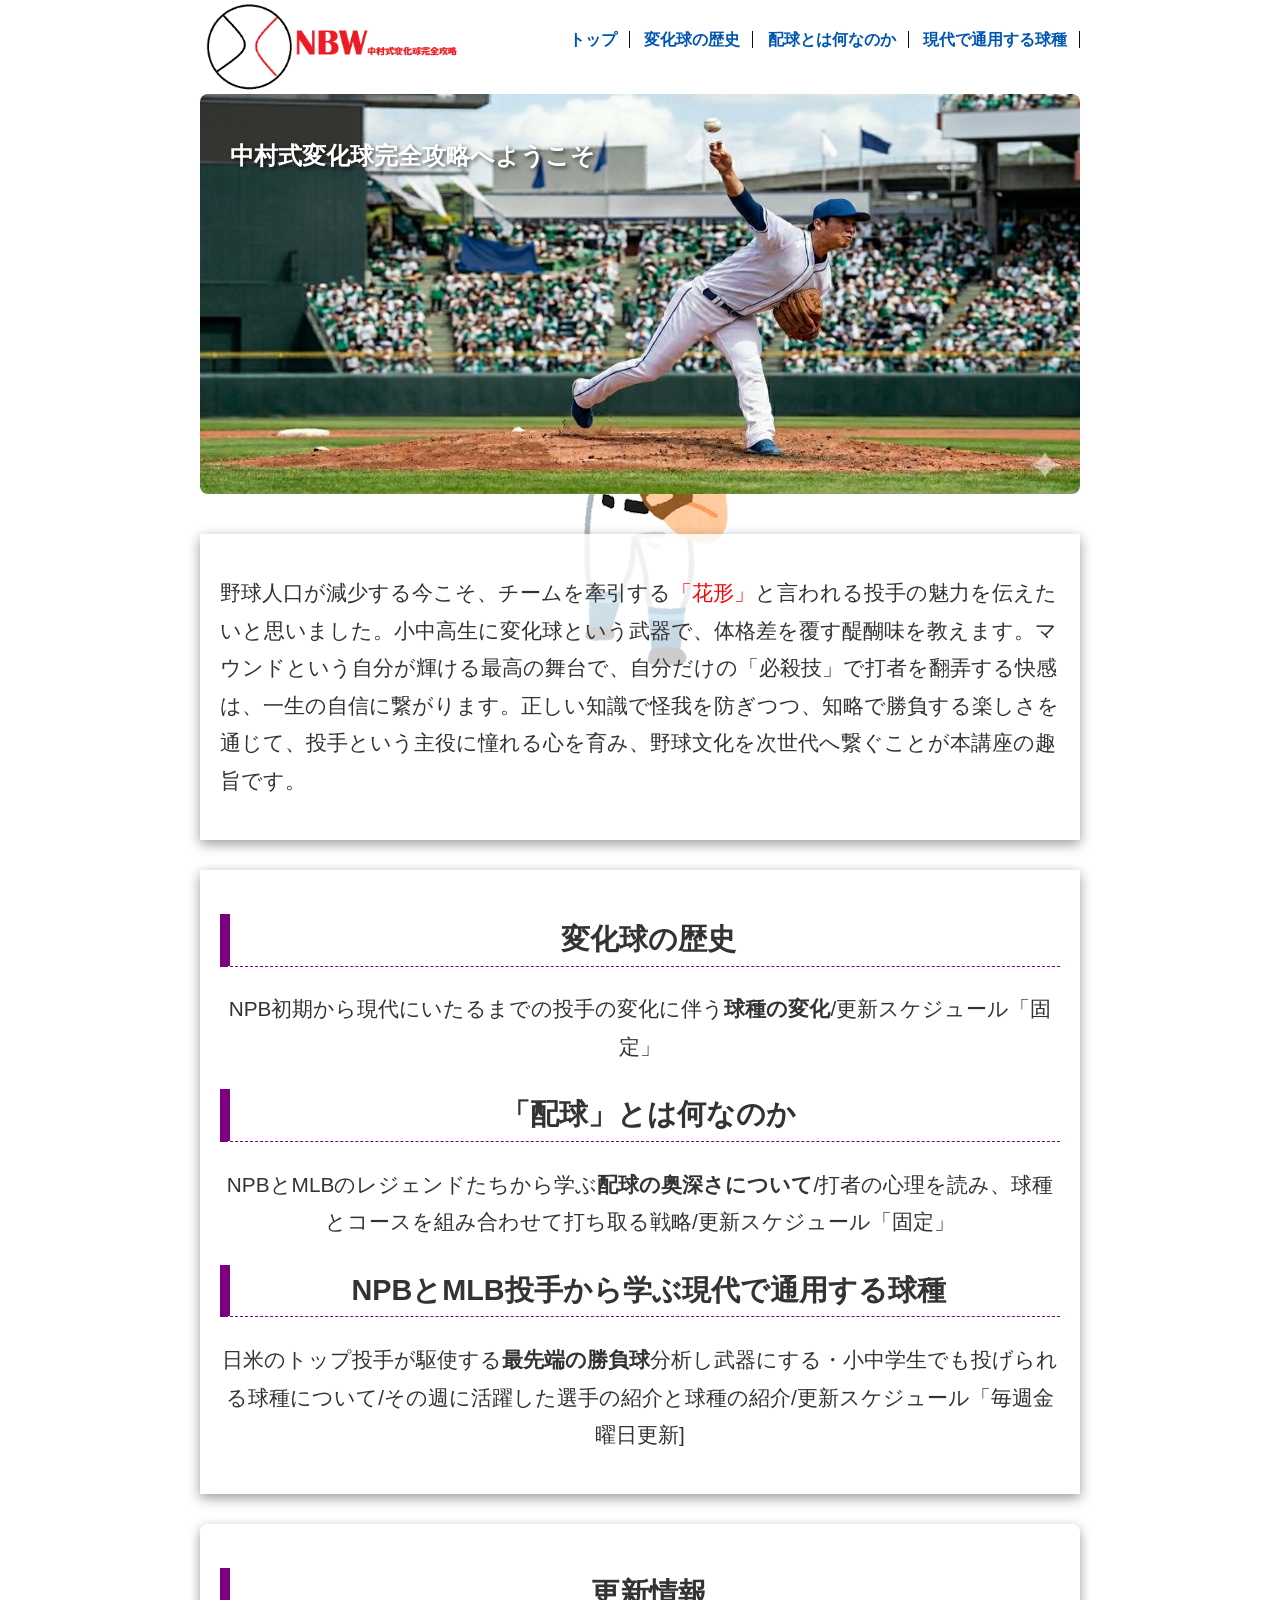
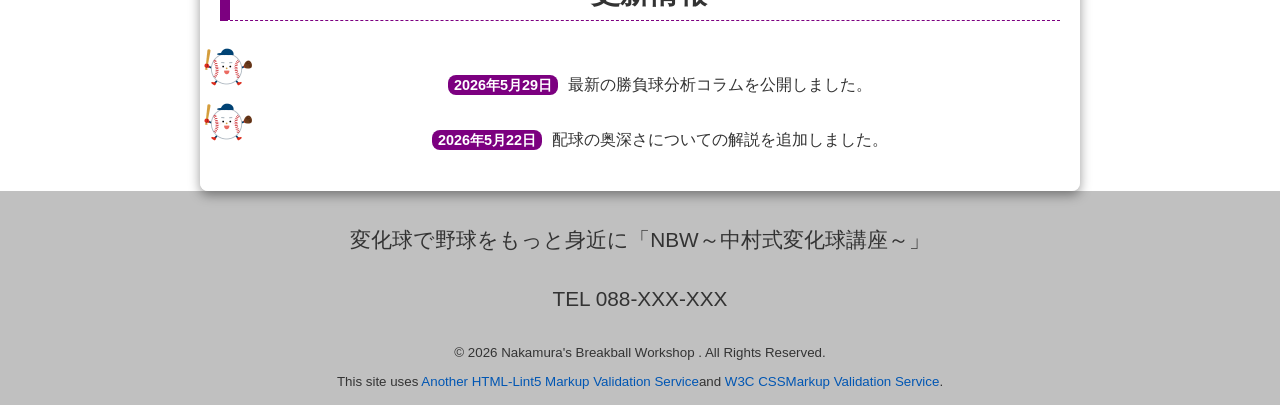
==== index.html @ 46be9d9c "Add files via upload" ====
<!DOCTYPE html>
<html lang="ja">

<head>
    <meta charset="UTF-8">
    <title>中村式変化球完全攻略：トップページ</title>
    <link rel="stylesheet" href="css/Mystyle.css">
</head>

<body>
    <header>
       <div class="header-in">
         <img src="image/logo.png" width="1000" height="500" class="logo-image" alt="中村式変化球完全攻略">
        <nav><ul>
            <li><a href="index.html">トップ</a></li>
            <li><a href="content1.html">変化球の歴史</a></li>
            <li><a href="content2.html">配球とは何なのか</a></li>
            <li><a href="content3.html">現代で通用する球種</a></li></ul>
        </nav>
       </div>
    </header>
    <article>
        <!--validatorエラー対策--> <h1 class="dummy"></h1>
        <img src="image/topimage.jpg" width="880" height="400" alt="投げているピッチャー">
        
        
        <div class="catch">
            <h1 class="subhead">中村式変化球完全攻略へようこそ</h1>
        </div>
        <div class="setsumei" style="box-shadow: 0px 4px 12px rgba(0, 0, 0, 0.4);">
            <p>野球人口が減少する今こそ、チームを牽引する<span class="red">「花形」</span>と言われる投手の魅力を伝えたいと思いました。小中高生に変化球という武器で、体格差を覆す醍醐味を教えます。マウンドという自分が輝ける最高の舞台で、自分だけの「必殺技」で打者を翻弄する快感は、一生の自信に繋がります。正しい知識で怪我を防ぎつつ、知略で勝負する楽しさを通じて、投手という主役に憧れる心を育み、野球文化を次世代へ繋ぐことが本講座の趣旨です。</p>
        </div>
        <div class="moji" style="box-shadow: 0px 4px 12px rgba(0, 0, 0, 0.4);">
        <section>
            <h2>変化球の歴史</h2>
            <p>NPB初期から現代にいたるまでの投手の変化に伴う<strong>球種の変化</strong>/更新スケジュール「固定」</p>
        </section>
        <section>
            <h2>「配球」とは何なのか</h2>
            <p>NPBとMLBのレジェンドたちから学ぶ<strong>配球の奥深さについて</strong>/打者の心理を読み、球種とコースを組み合わせて打ち取る戦略/更新スケジュール「固定」</p>
        </section>
        <section>
            <h2>NPBとMLB投手から学ぶ現代で通用する球種</h2>
            <p>日米のトップ投手が駆使する<strong>最先端の勝負球</strong>分析し武器にする・小中学生でも投げられる球種について/その週に活躍した選手の紹介と球種の紹介/更新スケジュール「毎週金曜日更新]</p>
        </section>
        </div>

        <section class="update-section" style="box-shadow: 0px 4px 12px rgba(0, 0, 0, 0.4);">
            <h2>更新情報</h2>
            <ul>
                <li><time datetime="2026-05-29">2026年5月29日</time>最新の勝負球分析コラムを公開しました。</li>
                <li><time datetime="2026-05-22">2026年5月22日</time>配球の奥深さについての解説を追加しました。</li>
            </ul>
        </section>
    </article>
    <footer>
        <p>変化球で野球をもっと身近に「NBW～中村式変化球講座～」</p>
        <p>TEL 088-XXX-XXX</p>
        <small>&copy; 2026 Nakamura's Breakball Workshop . All Rights Reserved.</small>
        <br><small>This site uses <a href="http://www.htmllint.net/html-lint/htmllint.html#" target="_blank">Another HTML-Lint5 Markup Validation Service</a>and <a href="http://jigsaw.w3.org/css-validator/#validate_by_upload" target="_blank"> W3C CSSMarkup Validation Service</a>.</small>
    </footer>
</body>

</html>
---- css/Mystyle.css ----
@charset "utf-8";
h1{
            color:#fff;
        }
        footer{
            background-color: #c0c0c0;
        }
        
        article{
            position: relative;
            clear:both;
            width: 880px;
            margin-left: auto;
            margin-right: auto;
        }
        .catch{
            position:absolute;
            top:20px;
            left:30px;
        }
        .moji{
            color: #333333;
        }
        .red{
            color: #ff0000;
        }
        body{
            background-color: #ffffff;
            color: #333333;
            font-family: "メイリオ","Hiragino Sans",sans-serif;
            margin: 0;
            padding: 0;
        }
        p{
            font-size: 130%;
        }
        h1{
            font-size: 150%;
        }
        h2{
            font-size: 180%;
            border-bottom: 1px dashed #7c0080;
            border-left: 10px solid #7c0080;
            padding-left: 7px;
        }
        h3{
            font-size: 90%;
            color: #ffffff;
        }
        footer{
            text-align: center;
            padding-top: 10px;
            padding-bottom: 10px;
        }
        header{
            text-align: left;
        }
        .header-in{
            width:880px;
            margin-left: auto;
            margin-right: auto;
        }
        .subhead{
            text-align: left;
        }
        section{
            text-align: center;
        }
        .subhead {
            text-shadow: 2px 2px 4px rgba(0, 0, 0, 0.7); 
        }
        body {
            line-height: 1.8; 
        }
        section, .catch, time, article img {
            border-radius: 8px;
        }
        time {
            background-color: #7c0080; 
            color: #ffffff;
            padding: 2px 6px;
            font-size: 0.9em;
            margin-right: 10px;
            font-weight: bold;
        }
        ul {
            list-style-type: square;
        }
        body {
            background-image: url("../image/backimage.png");
            background-position: center;
            background-attachment: fixed;
            background-repeat: no-repeat;
        }
        .logo-image {
            max-width: 300px;  
            width: 100%;
            height: auto;      
        }
        nav ul{
            font-weight: bold;
            text-align: right;
            padding-top: 26px;
            padding-bottom: 15px;
            margin:0;
        }
        nav li{
            display: inline;
            padding-left: 10px;
            padding-right: 12px;
            border-right: 1px solid #111010;
        }
        header img{
            float:left;
        }
        @media(max-width:880px){
        header img{
            float:none;
        }
        nav ul{
            text-align: left;
            padding: 0;
            margin-left: 10px;
        }
        article{
            width:auto;
        }
        article img{
            max-width:100%;
            height:auto;
        }
        }
        .moji {
            background: linear-gradient(135deg, rgba(255, 255, 255, 0.95) 0%, rgba(255, 255, 255, 0.6) 100%);
            padding: 20px;
            margin-top: 30px;
        }
        .update-section{
            background: linear-gradient(135deg, rgba(255, 255, 255, 0.95) 0%, rgba(255, 255, 255, 0.6) 100%);
            padding: 20px;
            margin-top: 30px;
        }
        .setsumei{
            background: linear-gradient(135deg, rgba(255, 255, 255, 0.95) 0%, rgba(255, 255, 255, 0.6) 100%);
            padding: 20px;
            margin-top: 30px;
        }
        .update-section ul {
            list-style-image: url("../image/ballkun.png"); 
        }
        .dummy {
            margin: 0; 
        }
        .breadcrumb {
            width: 880px;
            margin: 15px auto 0 auto;
            padding: 0;
            list-style: none;
        }
        .breadcrumb li {
            display: inline; 
            font-size: 90%;
            color: #555555;
        }
        .breadcrumb li+li:before {
            content: " > ";
            padding: 0 8px;
            color: #7c0080;
        }
        .breadcrumb a {
            color: #7c0080;
            text-decoration: none;
        }
        .breadcrumb a:hover {
            text-decoration: underline;
        }
        a:link {
            color: #0056b3;
            text-decoration: none;
        }
        a:visited {
            color: #663399;
            text-decoration: none;
        }
        a:hover {
            color: #ff3333;
            text-decoration: underline;
        }
        a:active {
            color: #ff0000;
            text-decoration: underline;
        }
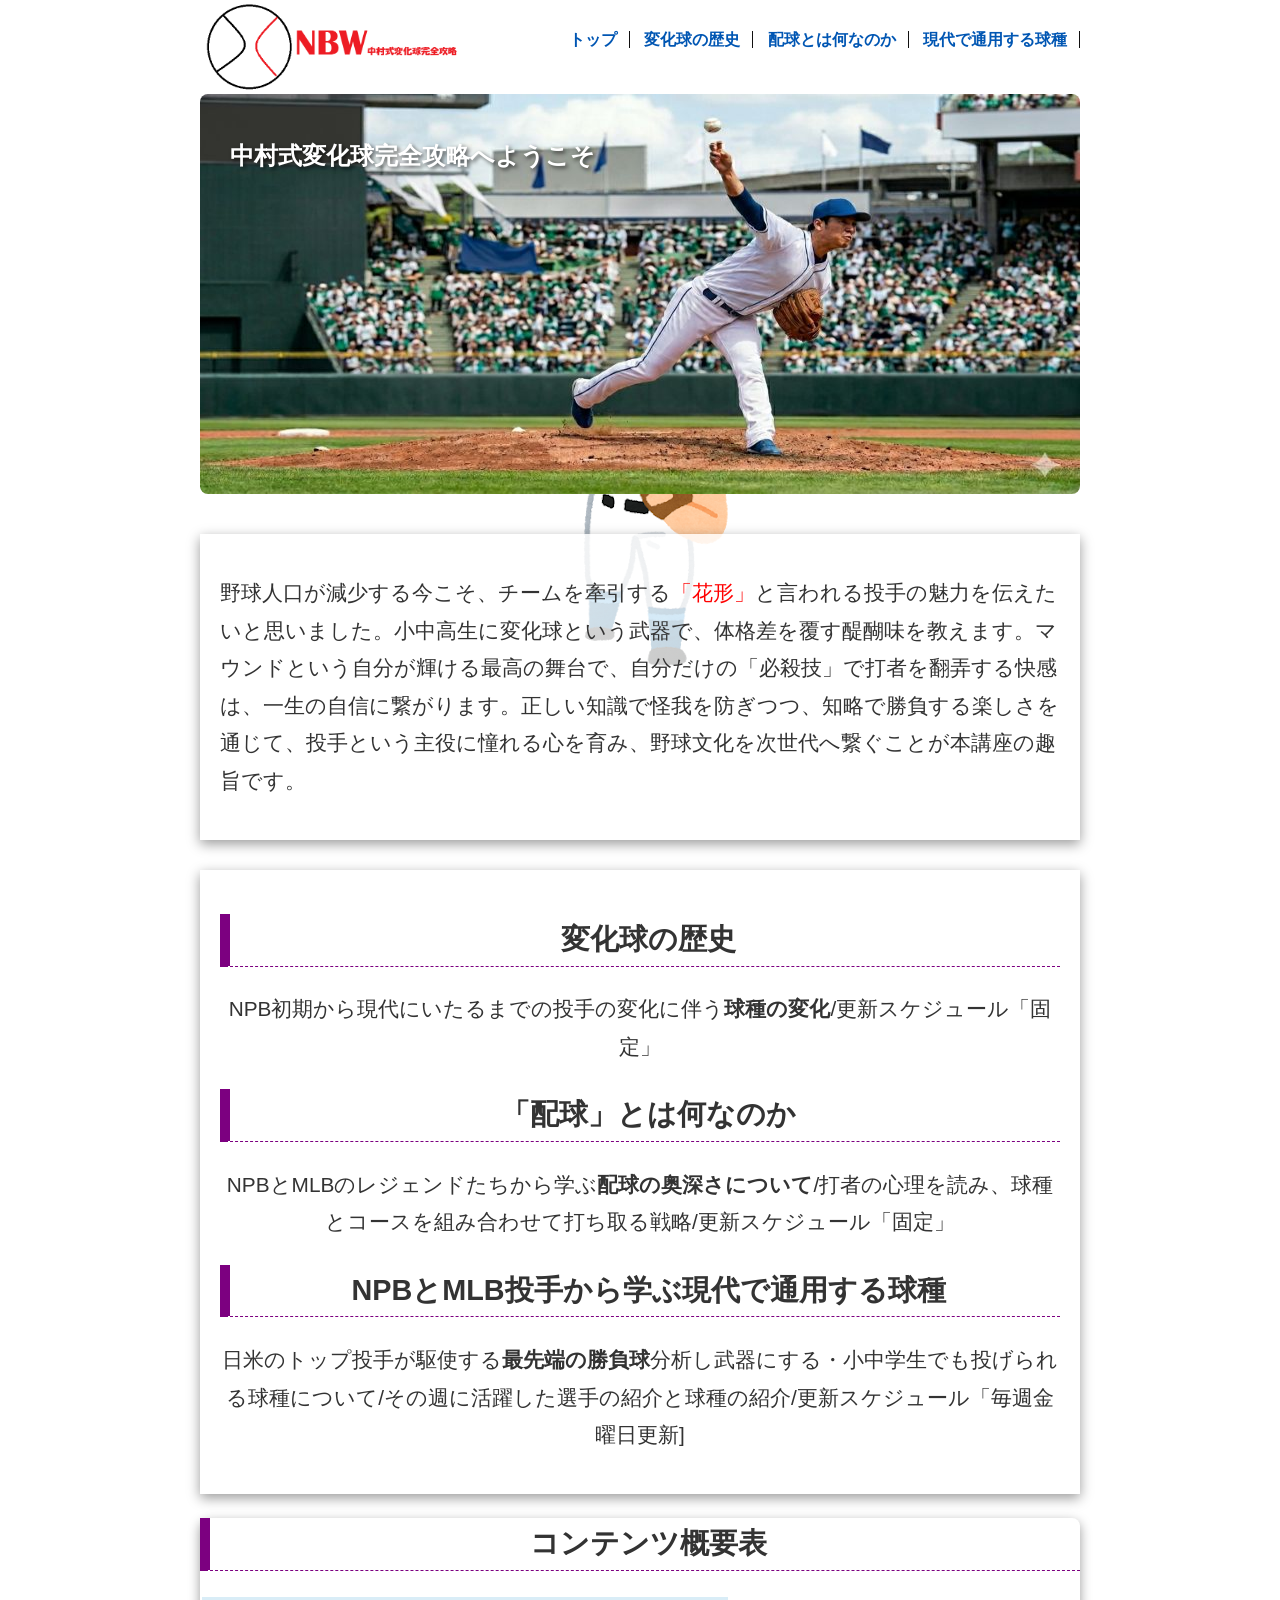
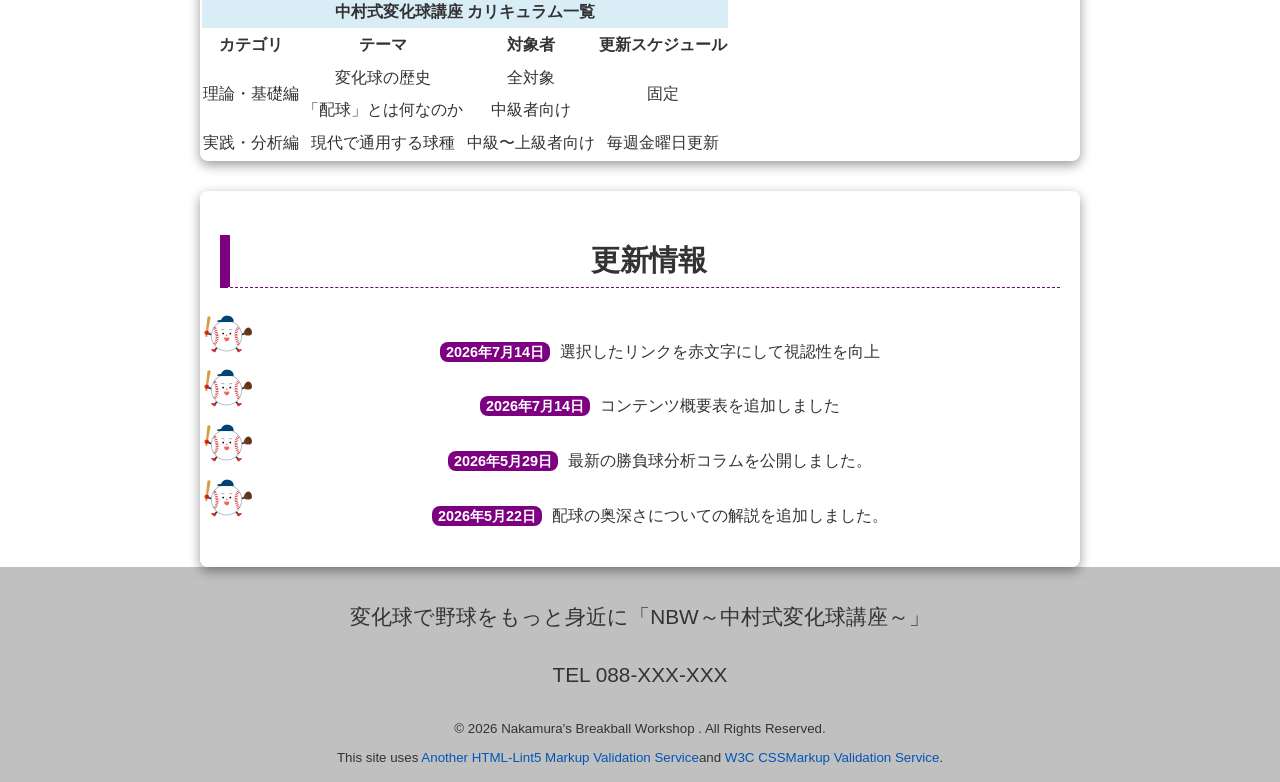
==== commit d3f542b3: "Add files via upload" ====
--- a/index.html
+++ b/index.html
@@ -45,9 +45,46 @@
         </section>
         </div>
 
+        <section class="table-section" style="box-shadow: 0px 4px 12px rgba(0, 0, 0, 0.4);">
+            <h2>コンテンツ概要表</h2>
+            <table class="content-table">
+                <tr>
+                    <!-- colspan="4" で4つの列（セル）を横に結合しています -->
+                    <th colspan="4" style="background-color: #d9edf7;">中村式変化球講座 カリキュラム一覧</th>
+                </tr>
+                <tr>
+                    <th>カテゴリ</th>
+                    <th>テーマ</th>
+                    <th>対象者</th>
+                    <th>更新スケジュール</th>
+                </tr>
+                <tr>
+                    <!-- rowspan="2" で2つの行（縦）を結合しています -->
+                    <td rowspan="2">理論・基礎編</td>
+                    <td>変化球の歴史</td>
+                    <td>全対象</td>
+                    <!-- こちらも rowspan="2" で結合 -->
+                    <td rowspan="2">固定</td>
+                </tr>
+                <tr>
+                    <!-- 「理論・基礎編」と「固定」は上の行で結合されているため、ここでは記述不要 -->
+                    <td>「配球」とは何なのか</td>
+                    <td>中級者向け</td>
+                </tr>
+                <tr>
+                    <td>実践・分析編</td>
+                    <td>現代で通用する球種</td>
+                    <td>中級〜上級者向け</td>
+                    <td>毎週金曜日更新</td>
+                </tr>
+            </table>
+        </section>
+
         <section class="update-section" style="box-shadow: 0px 4px 12px rgba(0, 0, 0, 0.4);">
             <h2>更新情報</h2>
             <ul>
+                <li><time datetime="2026-07-14">2026年7月14日</time>選択したリンクを赤文字にして視認性を向上</li>
+                <li><time datetime="2026-07-14">2026年7月14日</time>コンテンツ概要表を追加しました</li>
                 <li><time datetime="2026-05-29">2026年5月29日</time>最新の勝負球分析コラムを公開しました。</li>
                 <li><time datetime="2026-05-22">2026年5月22日</time>配球の奥深さについての解説を追加しました。</li>
             </ul>
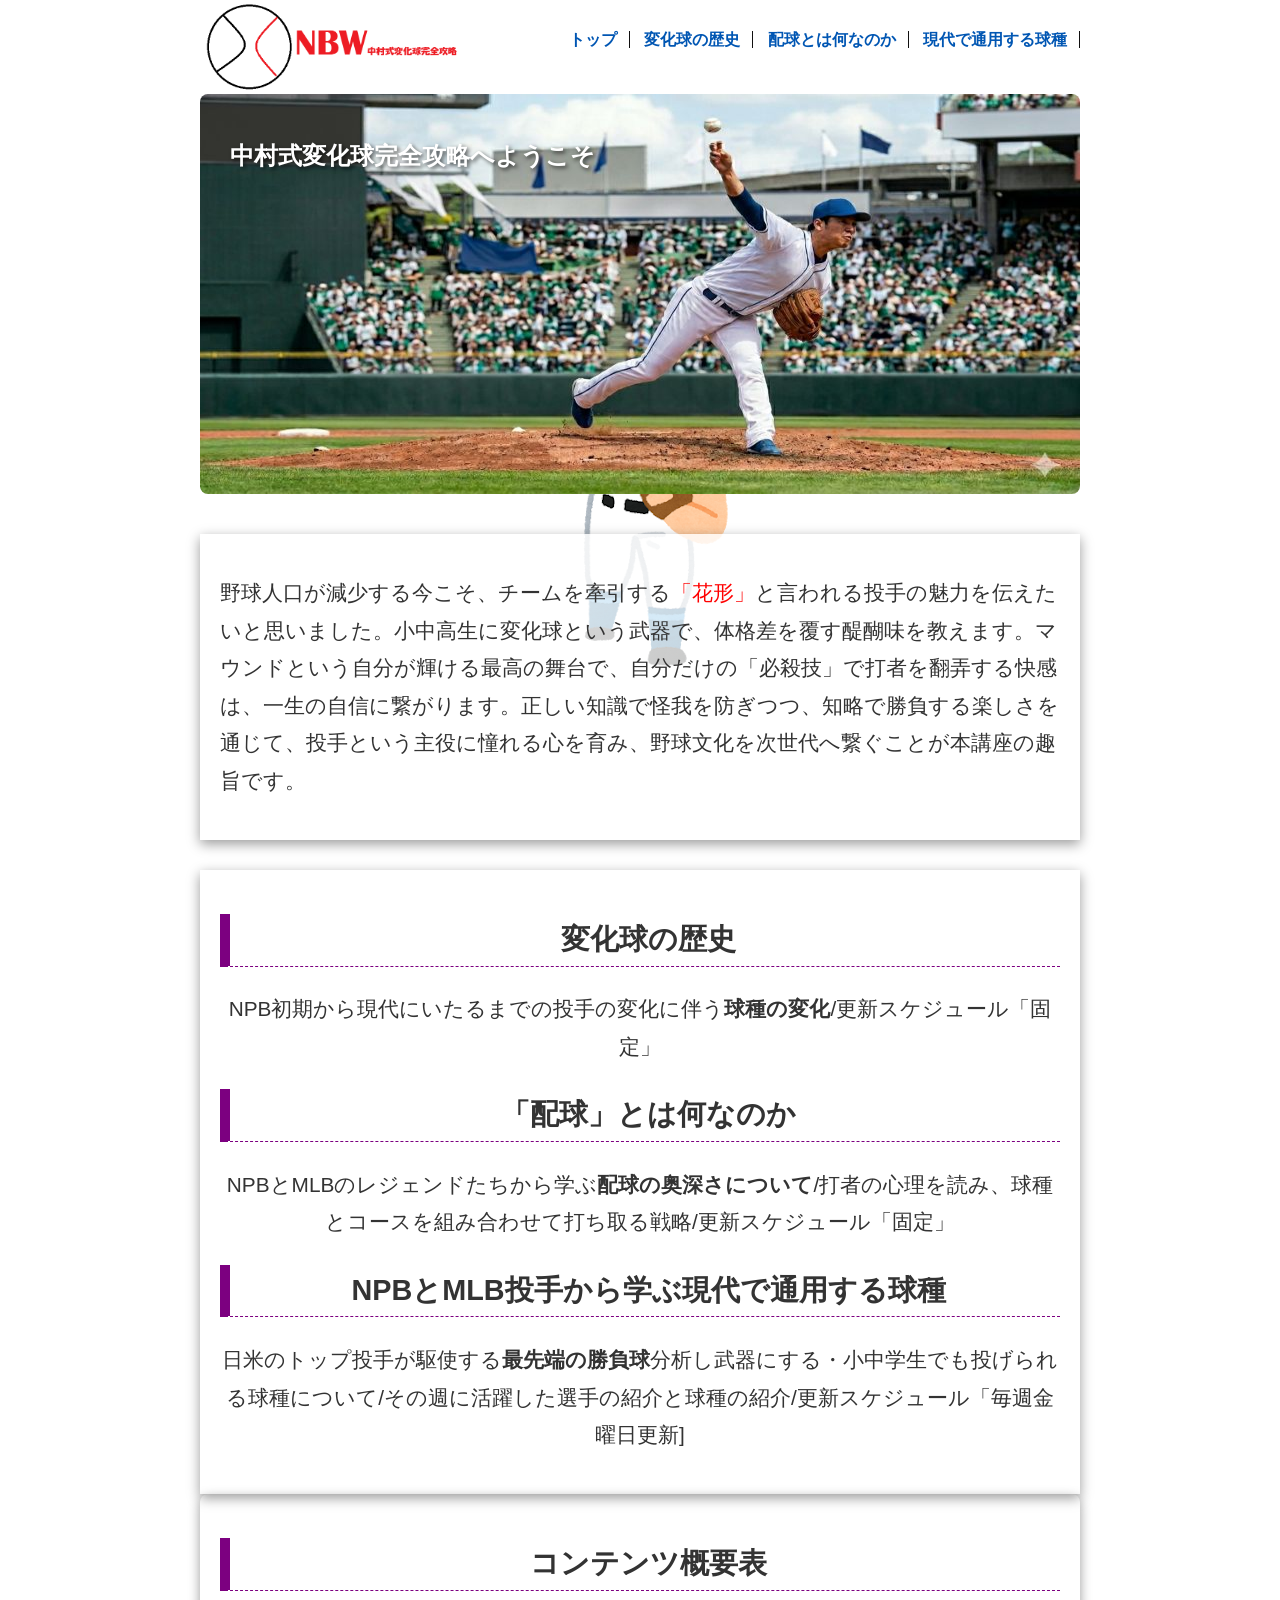
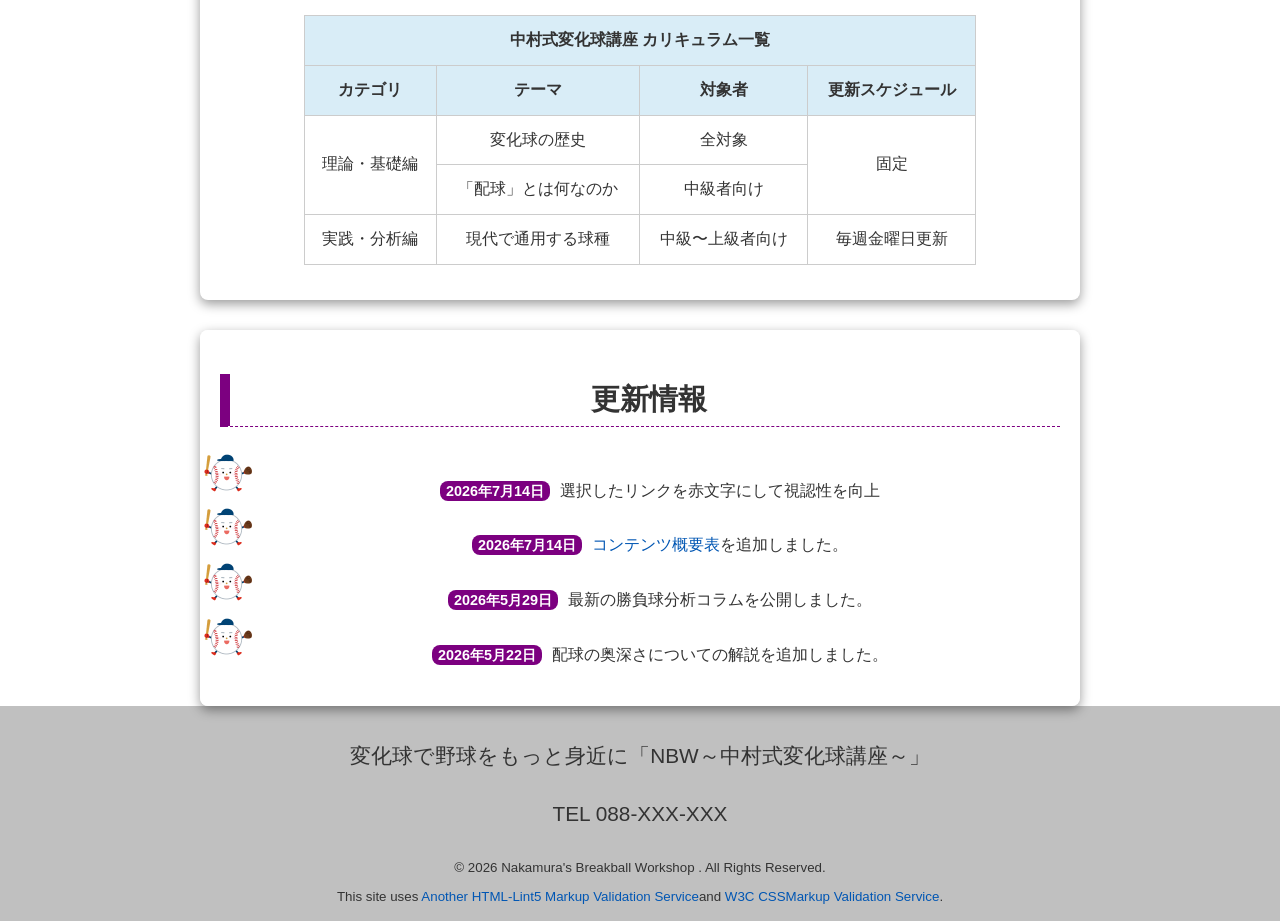
==== commit e61b5445: "Add files via upload" ====
--- a/index.html
+++ b/index.html
@@ -45,11 +45,10 @@
         </section>
         </div>
 
-        <section class="table-section" style="box-shadow: 0px 4px 12px rgba(0, 0, 0, 0.4);">
+        <section id="content-table" class="table-section" style="box-shadow: 0px 4px 12px rgba(0, 0, 0, 0.4);">
             <h2>コンテンツ概要表</h2>
             <table class="content-table">
                 <tr>
-                    <!-- colspan="4" で4つの列（セル）を横に結合しています -->
                     <th colspan="4" style="background-color: #d9edf7;">中村式変化球講座 カリキュラム一覧</th>
                 </tr>
                 <tr>
@@ -59,7 +58,6 @@
                     <th>更新スケジュール</th>
                 </tr>
                 <tr>
-                    <!-- rowspan="2" で2つの行（縦）を結合しています -->
                     <td rowspan="2">理論・基礎編</td>
                     <td>変化球の歴史</td>
                     <td>全対象</td>
@@ -67,7 +65,6 @@
                     <td rowspan="2">固定</td>
                 </tr>
                 <tr>
-                    <!-- 「理論・基礎編」と「固定」は上の行で結合されているため、ここでは記述不要 -->
                     <td>「配球」とは何なのか</td>
                     <td>中級者向け</td>
                 </tr>
@@ -84,7 +81,7 @@
             <h2>更新情報</h2>
             <ul>
                 <li><time datetime="2026-07-14">2026年7月14日</time>選択したリンクを赤文字にして視認性を向上</li>
-                <li><time datetime="2026-07-14">2026年7月14日</time>コンテンツ概要表を追加しました</li>
+                <li><time datetime="2026-07-14">2026年7月14日</time><a href="#content-table">コンテンツ概要表</a>を追加しました。</li>
                 <li><time datetime="2026-05-29">2026年5月29日</time>最新の勝負球分析コラムを公開しました。</li>
                 <li><time datetime="2026-05-22">2026年5月22日</time>配球の奥深さについての解説を追加しました。</li>
             </ul>
--- a/css/Mystyle.css
+++ b/css/Mystyle.css
@@ -189,4 +189,27 @@
         a:active {
             color: #ff0000;
             text-decoration: underline;
+        }
+        .content-table {
+            width: 80%;
+            margin: 15px auto;
+            border-collapse: collapse;
+            text-align: center;
+        }
+        .content-table th, .content-table td {
+            border: 1px solid #ccc;
+            padding: 10px;
+        }
+        .content-table th {
+            background-color: #d9edf7;
+        }
+        .content-table td {
+            background-color: #ffffff;
+        }
+        .table-section {
+            padding: 20px;
+            margin-bottom: 20px;
+        }
+        .table-section h2 {
+            text-align: center;
         }
